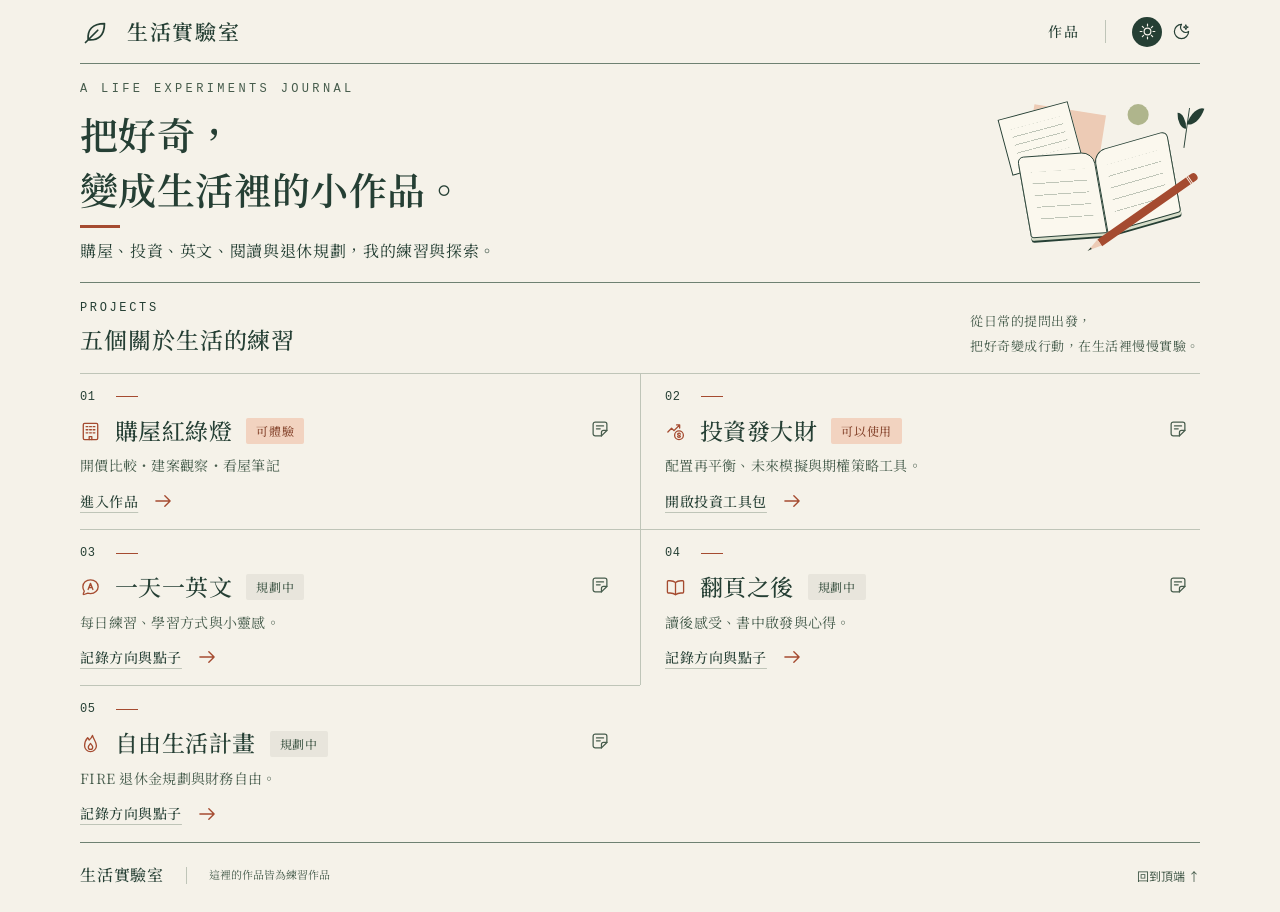
==== index.html @ 8f9283b0 "Add FIRE planning tool and unify project icons" ====
<!doctype html>
<html lang="zh-Hant">
<head>
  <meta charset="utf-8" />
  <meta name="viewport" content="width=device-width, initial-scale=1" />
  <meta name="theme-color" content="#f5f2e9" data-light="#f5f2e9" data-dark="#1c241f" />
  <meta name="description" content="生活實驗室，收錄購屋紅綠燈、投資發大財、一天一英文、翻頁之後與自由生活計畫等練習作品。把好奇，變成生活裡的小作品。" />
  <title>生活實驗室｜把好奇變成生活裡的小作品</title>
  <script src="assets/theme.js"></script>
  <link rel="stylesheet" href="assets/journal.css" />
  <link rel="stylesheet" href="assets/controls.css?v=20261019-2" />
</head>
<body>
  <a class="skip-link" href="#main">跳到主要內容</a>
  <header class="site-header">
    <div class="header-inner">
      <a class="brand" href="./" aria-label="生活實驗室首頁">
        <span class="leaf-mark" aria-hidden="true"><svg><use href="assets/iconoven.svg#leaf" /></svg></span>
        <span>生活實驗室</span>
      </a>
      <nav class="header-actions" aria-label="網站導覽">
        <a class="explore-link" href="#works">作品</a>
        <span class="nav-divider" aria-hidden="true"></span>
        <button class="theme-button" type="button" data-theme-toggle aria-label="切換至暗色模式" aria-pressed="false">
          <span class="mode-icon mode-light"><svg aria-hidden="true"><use href="assets/iconoven.svg#sun" /></svg></span>
          <span class="mode-icon mode-dark"><svg aria-hidden="true"><use href="assets/iconoven.svg#moon" /></svg></span>
          <span class="sr-only" data-theme-label>暗色</span>
        </button>
      </nav>
    </div>
  </header>
  <main id="main" class="site-main">
    <section class="hero" aria-labelledby="hero-title">
      <div class="hero-copy">
        <p class="eyebrow">A LIFE EXPERIMENTS JOURNAL</p>
        <h1 id="hero-title">把好奇，<br />變成生活裡的小作品。</h1>
        <span class="title-rule" aria-hidden="true"></span>
        <p class="hero-description">購屋、投資、英文、閱讀與退休規劃，<wbr />我的練習與探索。</p>
      </div>
      <div class="css-illustration" aria-hidden="true">
        <div class="illustration-scene">
          <span class="paper-slip slip-back"></span><span class="paper-slip slip-front"></span>
          <span class="little-sun"></span>
          <span class="sprout"><i></i><i></i></span>
          <div class="open-notebook"><span class="notebook-page page-left"></span><span class="notebook-page page-right"></span></div>
          <span class="pencil"><i></i></span>
        </div>
      </div>
    </section>
    <section id="works" class="works" aria-labelledby="works-title">
      <div class="section-heading">
        <div><p class="section-kicker">PROJECTS</p><h2 id="works-title">五個關於生活的練習</h2></div>
        <p class="section-description">從日常的提問出發，<br />把好奇變成行動，在生活裡慢慢實驗。</p>
      </div>
      <div class="works-grid">
        <article class="work-card home-card">
          <a class="project-entry-link" href="home-buying/" aria-labelledby="home-title" aria-describedby="home-description home-status">
          <span class="work-number">01</span>
          <div class="work-title-row"><svg class="project-icon" aria-hidden="true"><use href="assets/iconoven.svg#apartment-search" /></svg><h3 id="home-title">購屋紅綠燈</h3><span id="home-status" class="work-status available">可體驗</span></div>
          <p id="home-description" class="work-description">開價比較・建案觀察・看屋筆記</p>
          <span class="card-link"><span>進入作品</span><svg aria-hidden="true"><use href="assets/iconoven.svg#arrow-right" /></svg></span>
          </a>
          <a class="project-notes-link" href="home-buying/notes.html" aria-label="編輯購屋紅綠燈的專案筆記" title="編輯購屋紅綠燈的專案筆記"><svg aria-hidden="true"><use href="assets/iconoven.svg#note" /></svg></a>
        </article>
        <article class="work-card investment-card">
          <a class="project-entry-link" href="investment/" aria-labelledby="investment-title" aria-describedby="investment-description investment-status">
          <span class="work-number">02</span>
          <div class="work-title-row"><svg class="project-icon" aria-hidden="true"><use href="assets/iconoven.svg#investment" /></svg><h3 id="investment-title">投資發大財</h3><span id="investment-status" class="work-status available">可以使用</span></div>
          <p id="investment-description" class="work-description">配置再平衡、未來模擬與期權策略工具。</p>
          <span class="card-link"><span>開啟投資工具包</span><svg aria-hidden="true"><use href="assets/iconoven.svg#arrow-right" /></svg></span>
          </a>
          <a class="project-notes-link" href="investment/notes.html" aria-label="編輯投資發大財的專案筆記" title="編輯投資發大財的專案筆記"><svg aria-hidden="true"><use href="assets/iconoven.svg#note" /></svg></a>
        </article>
        <article class="work-card english-card">
          <a class="project-entry-link" href="english/" aria-labelledby="english-title" aria-describedby="english-description english-status">
          <span class="work-number">03</span>
          <div class="work-title-row"><svg class="project-icon" aria-hidden="true"><use href="assets/iconoven.svg#language" /></svg><h3 id="english-title">一天一英文</h3><span id="english-status" class="work-status">規劃中</span></div>
          <p id="english-description" class="work-description">每日練習、學習方式與小靈感。</p>
          <span class="card-link"><span>記錄方向與點子</span><svg aria-hidden="true"><use href="assets/iconoven.svg#arrow-right" /></svg></span>
          </a>
          <a class="project-notes-link" href="english/" aria-label="編輯一天一英文的專案筆記" title="編輯一天一英文的專案筆記"><svg aria-hidden="true"><use href="assets/iconoven.svg#note" /></svg></a>
        </article>
        <article class="work-card reading-card">
          <a class="project-entry-link" href="reading/" aria-labelledby="reading-title" aria-describedby="reading-description reading-status">
          <span class="work-number">04</span>
          <div class="work-title-row"><svg class="project-icon" aria-hidden="true"><use href="assets/iconoven.svg#book-open" /></svg><h3 id="reading-title">翻頁之後</h3><span id="reading-status" class="work-status">規劃中</span></div>
          <p id="reading-description" class="work-description">讀後感受、書中啟發與心得。</p>
          <span class="card-link"><span>記錄方向與點子</span><svg aria-hidden="true"><use href="assets/iconoven.svg#arrow-right" /></svg></span>
          </a>
          <a class="project-notes-link" href="reading/" aria-label="編輯翻頁之後的專案筆記" title="編輯翻頁之後的專案筆記"><svg aria-hidden="true"><use href="assets/iconoven.svg#note" /></svg></a>
        </article>
        <article class="work-card fire-card">
          <a class="project-entry-link" href="fire/" aria-labelledby="fire-title" aria-describedby="fire-description fire-status">
          <span class="work-number">05</span>
          <div class="work-title-row"><svg class="project-icon" aria-hidden="true"><use href="assets/iconoven.svg#fire" /></svg><h3 id="fire-title">自由生活計畫</h3><span id="fire-status" class="work-status">規劃中</span></div>
          <p id="fire-description" class="work-description">FIRE 退休金規劃與財務自由。</p>
          <span class="card-link"><span>記錄方向與點子</span><svg aria-hidden="true"><use href="assets/iconoven.svg#arrow-right" /></svg></span>
          </a>
          <a class="project-notes-link" href="fire/" aria-label="編輯自由生活計畫的專案筆記" title="編輯自由生活計畫的專案筆記"><svg aria-hidden="true"><use href="assets/iconoven.svg#note" /></svg></a>
        </article>
      </div>
    </section>
  </main>
  <footer class="site-footer"><a href="./">生活實驗室</a><span class="footer-divider" aria-hidden="true"></span><p>這裡的作品皆為練習作品</p><a class="back-top" href="#main">回到頂端 ↑</a></footer>
</body>
</html>
---- assets/journal.css ----
@import url('https://fonts.googleapis.com/css2?family=Noto+Sans+TC:wght@400;500;600&family=Noto+Serif+TC:wght@400;500;600;700&display=swap');

:root {
  color-scheme: light;
  --paper: #f5f2e9;
  --ink: #253f34;
  --muted: #465c4c;
  --rule: #bfc5b8;
  --strong-rule: #6e8172;
  --accent: #a54b30;
  --hover: #ecebe1;
  --badge: #e8e5dc;
  --available: #f2d3c0;
  --available-ink: #88472f;
  --art-page: #fbf8ee;
  --art-shadow: #d7ddc9;
  --art-slip: #edcbb5;
  --art-sun: #afb58c;
  --serif: 'Noto Serif TC', 'Songti TC', 'PMingLiU', serif;
}
:root[data-theme="dark"] {
  color-scheme: dark;
  --paper: #1c241f;
  --ink: #f0f3e7;
  --muted: #c2cebd;
  --rule: #637663;
  --strong-rule: #7d927c;
  --accent: #e5a083;
  --hover: #242f26;
  --badge: #344035;
  --available: #564135;
  --available-ink: #f3bd9c;
  --art-page: #303f32;
  --art-shadow: #58654a;
  --art-slip: #795744;
  --art-sun: #9da577;
}
* { box-sizing: border-box; }
html { scroll-behavior: smooth; scroll-padding-top: 24px; }
body { margin: 0; background: var(--paper); color: var(--ink); font-family: 'Noto Sans TC', system-ui, sans-serif; -webkit-font-smoothing: antialiased; }
a { color: inherit; text-decoration: none; }
button { font: inherit; cursor: pointer; }
svg { width: 22px; height: 22px; display: block; }
[hidden] { display: none !important; }
::selection { background: var(--available); color: var(--ink); }
:focus-visible { outline: 2px solid var(--accent); outline-offset: 5px; }
.sr-only { position: absolute; width: 1px; height: 1px; margin: -1px; padding: 0; overflow: hidden; clip-path: inset(50%); white-space: nowrap; border: 0; }
.skip-link { position: fixed; z-index: 10; left: 12px; top: 10px; padding: 10px 18px; background: var(--paper); border: 1px solid var(--ink); transform: translateY(-160%); }
.skip-link:focus { transform: translateY(0); }
.site-header, .site-main, .site-footer { width: min(1120px, calc(100% - 96px)); margin-inline: auto; }
.header-inner { height: 64px; display: flex; justify-content: space-between; align-items: center; gap: 20px; border-bottom: 1px solid var(--strong-rule); }
.brand { display: inline-flex; align-items: center; gap: 16px; font: 600 21px/1.5 var(--serif); letter-spacing: .08em; white-space: nowrap; }
.leaf-mark { display:grid; place-items:center; width:31px; height:37px; flex-shrink:0; color:var(--ink); }
.leaf-mark svg { width:28px; height:28px; }
.header-actions { display: flex; align-items: center; gap: 22px; }
.explore-link { padding: 10px 4px; font: 500 14px/1.5 var(--serif); letter-spacing: .1em; }
.explore-link:hover { color: var(--accent); }
.nav-divider { width: 1px; height: 23px; background: var(--rule); }
.theme-button { display: inline-flex; gap: 4px; align-items: center; justify-content: center; min-height: 44px; padding: 4px; color: var(--ink); background: transparent; border: 0; border-radius: 30px; }
.mode-icon { display: grid; place-items: center; width: 30px; height: 30px; border-radius: 50%; }
.mode-icon svg { width: 19px; height: 19px; }
.mode-light { color: var(--paper); background: var(--ink); }
:root[data-theme="dark"] .mode-light { color: var(--ink); background: transparent; }
:root[data-theme="dark"] .mode-dark { color: var(--paper); background: var(--ink); }
/* A compact editorial introduction keeps the project tools close at hand. */
.hero { position: relative; display: grid; grid-template-columns: minmax(0, 1fr) 220px; align-items: center; gap: 20px; min-height: 210px; padding: 16px 0; border-bottom: 1px solid var(--strong-rule); }
.eyebrow { margin: 0 0 8px; color: var(--muted); font: 400 12px/1.5 ui-monospace, monospace; letter-spacing: .28em; }
.hero h1 { margin: 0; font: 600 clamp(28px, 3vw, 38px)/1.45 var(--serif); letter-spacing: .01em; }
.title-rule { display: block; width: 40px; height: 3px; margin-top: 9px; background: var(--accent); }
.hero-description { margin: 9px 0 0; font: 400 16px/1.8 var(--serif); letter-spacing: .04em; }
/* The illustration uses only CSS shapes: paper slips, an open notebook, a pencil and a sprout. */
.css-illustration { width: 220px; height: 158px; position: relative; justify-self: end; }
.illustration-scene { position: absolute; inset: 0; width: 240px; height: 172px; transform: scale(.9167); transform-origin: top left; }
.paper-slip { position: absolute; display: block; width: 79px; height: 63px; top: 17px; }
.slip-back { left: 54px; transform: rotate(9deg); background: var(--art-slip); }
.slip-front { left: 26px; transform: rotate(-15deg); border: 1px solid var(--ink); background: var(--art-page); }
.slip-front::after { content: ''; position: absolute; inset: 13px 10px; background: repeating-linear-gradient(to bottom, transparent 0 8px, var(--rule) 8px 9px); }
.little-sun { position: absolute; top: 11px; left: 161px; width: 23px; height: 23px; border-radius: 50%; background: var(--art-sun); }
.sprout { position: absolute; top: 15px; right: 14px; height: 44px; width: 1px; background: var(--ink); transform: rotate(8deg); }
.sprout i { position: absolute; width: 13px; height: 22px; background: var(--ink); }
.sprout i:first-child { left: 0; top: -4px; border-radius: 100% 0 100% 0; transform: rotate(10deg); transform-origin: bottom left; }
.sprout i:last-child { right: 1px; top: 6px; width: 10px; height: 17px; border-radius: 0 100% 0 100%; transform: rotate(-6deg); transform-origin: bottom right; }
.open-notebook { position: absolute; width: 166px; height: 95px; left: 48px; top: 58px; transform: rotate(-10deg); }
.notebook-page { position: absolute; top: 0; width: 83px; height: 90px; background: var(--art-page); border: 1px solid var(--ink); box-shadow: 0 3px 0 var(--art-shadow), 0 5px 0 var(--ink); }
.page-left { left: 0; border-radius: 7px 13px 1px 3px; transform: skewY(6deg); }
.page-right { right: 0; border-radius: 13px 7px 3px 1px; transform: skewY(-6deg); }
.notebook-page::after { content: ''; position: absolute; top: 17px; bottom: 10px; left: 11px; right: 11px; background: repeating-linear-gradient(to bottom, transparent 0 12px, var(--rule) 12px 13px); }
.pencil { position: absolute; width: 129px; height: 9px; top: 121px; left: 119px; border-radius: 0 4px 4px 0; background: var(--accent); transform: rotate(-35deg); }
.pencil::before { content: ''; position: absolute; top: 0; left: -15px; border-top: 4.5px solid transparent; border-bottom: 4.5px solid transparent; border-right: 15px solid var(--art-slip); }
.pencil::after { content: ''; position: absolute; left: -16px; top: 3px; border-top: 1.5px solid transparent; border-bottom: 1.5px solid transparent; border-right: 5px solid var(--ink); }
.pencil i { position: absolute; right: 8px; top: 0; height: 9px; width: 3px; border-inline: 1px solid var(--art-page); }
.section-heading { display: flex; align-items: end; justify-content: space-between; gap: 24px; padding: 16px 0 14px; }
.section-kicker { margin: 0; font: 500 12px/1.5 ui-monospace, monospace; letter-spacing: .22em; }
.section-heading h2 { margin: 5px 0 0; font: 500 23px/1.6 var(--serif); letter-spacing: .04em; }
.section-description { margin: 0; color: var(--muted); font: 400 13px/1.9 var(--serif); letter-spacing: .04em; }
.works-grid { display: grid; grid-template-columns: repeat(2, minmax(0, 1fr)); border-top: 1px solid var(--rule); }
.work-card { display: grid; position: relative; min-width: 0; transition: background-color .18s; }
.work-card:nth-child(even) { border-left: 1px solid var(--rule); }
.project-entry-link { display: block; min-width: 0; padding: 14px 58px 14px 0; }
.work-card:nth-child(even) .project-entry-link { padding-left: 24px; padding-right: 46px; }
.project-notes-link { position: absolute; top: 33px; right: 18px; display: grid; place-items: center; width: 44px; height: 44px; color: var(--muted); border: 1px solid transparent; border-radius: 3px; }
.work-card:nth-child(even) .project-notes-link { right: 0; }
.project-notes-link svg { width: 20px; height: 20px; }
.project-notes-link:hover { color: var(--accent); border-color: var(--rule); background: var(--paper); }
.work-card:nth-child(n+3) { border-top: 1px solid var(--rule); }
.work-card:hover { background: var(--hover); }
.project-entry-link:focus-visible { outline-offset: -3px; }
.work-number { display: flex; align-items: center; gap: 20px; margin-bottom: 8px; font: 400 12px/1.5 ui-monospace, monospace; letter-spacing: .05em; }
.work-number::after { content: ''; display: block; width: 22px; height: 1px; background: var(--accent); }
.work-title-row { display: flex; align-items: center; flex-wrap: wrap; gap: 10px 14px; }
.project-icon { width:21px; height:21px; flex:0 0 auto; color:var(--accent); }
.work-title-row h3 { margin: 0; font: 500 23px/1.5 var(--serif); letter-spacing: .02em; }
.work-status { display: inline-block; padding: 4px 10px; border-radius: 2px; background: var(--badge); color: var(--muted); font: 500 12px/1.5 var(--serif); letter-spacing: .05em; }
.work-status.available { background: var(--available); color: var(--available-ink); }
.work-description { margin: 6px 0 9px; color: var(--muted); font: 400 14px/1.7 var(--serif); letter-spacing: .02em; }
.card-link { display: inline-flex; gap: 14px; align-items: center; min-height: 28px; font: 500 14px/1.5 var(--serif); letter-spacing: .04em; }
.card-link > span { text-decoration: underline; text-decoration-color: var(--rule); text-underline-offset: 5px; text-decoration-thickness: 1px; }
.card-link svg { width: 22px; height: 22px; color: var(--accent); transition: transform .18s; }
.work-card:hover .card-link svg { transform: translateX(3px); }
.site-footer { display: flex; align-items: center; gap: 22px; padding: 14px 0 18px; border-top: 1px solid var(--strong-rule); }
.site-footer > a:first-child { font: 500 16px/1.5 var(--serif); letter-spacing: .05em; }
.footer-divider { width: 1px; height: 17px; background: var(--rule); }
.site-footer p { margin: 0; color: var(--muted); font: 400 11px/1.8 var(--serif); }
.back-top { margin-left: auto; padding: 10px 0; color: var(--muted); font-size: 12px; }
/* Compact notebook tools share the homepage's paper, ink and fine rules. */
.notebook-main { padding-top: 12px; }
.breadcrumb { display: inline-block; padding: 4px 0; color: var(--muted); font: 400 12px/1.7 var(--serif); }
.breadcrumb:hover, .return-project:hover { color: var(--accent); }
.project-notebook { max-width: 1000px; margin: 12px auto 24px; }
.notebook-intro { border-bottom: 1px solid var(--strong-rule); padding-bottom: 16px; }
.notebook-meta { display: flex; align-items: center; gap: 12px; }
.notebook-intro h1 { margin: 10px 0 6px; font: 600 clamp(26px, 3vw, 32px)/1.4 var(--serif); letter-spacing: .03em; }
.notebook-lead { margin: 0; color: var(--muted); font: 400 13px/1.7 var(--serif); }
.return-project { display: inline-block; margin-top: 8px; font: 400 12px/1.7 var(--serif); text-decoration: underline; text-underline-offset: 4px; }
.direction-section { padding: 14px 0 16px; border-bottom: 1px solid var(--rule); }
.ideas-section { padding-top: 16px; }
.notebook-section-heading { margin-bottom: 10px; }
.notebook-section-heading h2 { display: flex; align-items: center; gap: 10px; margin: 0; font: 500 18px/1.5 var(--serif); letter-spacing: .02em; }
.field-index { color: var(--accent); font: 400 12px/1.5 ui-monospace, monospace; letter-spacing: .04em; }
.notebook-section-heading p { margin: 3px 0 0 24px; color: var(--muted); font: 400 11px/1.6 var(--serif); }
.ideas-title-line { display: flex; align-items: center; gap: 12px; }
.ideas-title-line h2 { flex-shrink: 0; }
.idea-count { color: var(--muted); font: 400 12px/1.5 'Noto Sans TC', system-ui, sans-serif; white-space: nowrap; }
.notebook textarea { display: block; width: 100%; min-width: 0; padding: 9px 11px; border: 1px solid var(--control-border, var(--rule)); border-radius: 2px; background: var(--art-page); color: var(--ink); font: 400 14px/1.65 var(--serif); resize: vertical; }
.notebook textarea::placeholder { color: var(--muted); opacity: 1; }
.notebook textarea:focus { outline: 1px solid var(--accent); outline-offset: 1px; }
.notebook textarea[readonly] { opacity: .75; }
.idea-composer { display: grid; grid-template-columns: minmax(0, 1fr) 34px; align-items: stretch; border: 1px solid var(--control-border, var(--rule)); border-radius: 2px; background: var(--art-page); margin-bottom: 8px; }
.idea-composer:focus-within { outline: 1px solid var(--accent); outline-offset: 1px; }
.idea-composer input { min-width: 0; width: 100%; height: 34px; padding: 6px 10px; border: 0; outline: 0; background: transparent; color: var(--ink); font: 400 14px/1.5 'Noto Sans TC', system-ui, sans-serif; }
.idea-composer input::placeholder { color: var(--muted); opacity: 1; }
.add-idea { display: grid; place-items: center; border: 0; border-left: 1px solid var(--rule); background: transparent; color: var(--ink); font-size: 20px; padding: 0; }
.add-idea:hover:not(:disabled) { color: var(--accent); background: var(--hover); }
.add-idea:disabled { opacity: .35; cursor: default; }
.idea-list { list-style: none; padding: 0; margin: 0; }
.idea-row { display: grid; grid-template-columns: 26px minmax(0, 1fr) 30px; gap: 4px; align-items: start; padding: 3px 0; min-height: 38px; border-top: 1px solid var(--rule); }
.idea-row:last-child { border-bottom: 1px solid var(--rule); }
.idea-check { display: grid; place-items: center; width: 26px; height: 32px; cursor: pointer; }
.idea-checkbox { appearance: auto; width: 16px; height: 16px; margin: 0; accent-color: var(--ink); cursor: pointer; }
.notebook .idea-text { min-height: 32px; padding: 4px 5px; border-color: transparent; background: transparent; font: 400 14px/1.6 'Noto Sans TC', system-ui, sans-serif; resize: none; overflow: hidden; }
.notebook .idea-text:hover { border-color: var(--rule); }
.idea-row.is-complete .idea-text { color: var(--muted); text-decoration: line-through; }
.idea-tool { display: grid; place-items: center; width: 30px; height: 32px; border: 1px solid transparent; background: transparent; color: var(--muted); font-size: 18px; border-radius: 2px; }
.idea-tool:hover:not(:disabled) { border-color: var(--rule); color: var(--accent); background: var(--hover); }
.idea-tool:disabled { opacity: .3; cursor: default; }
.idea-empty { padding: 12px 0; margin: 0; color: var(--muted); font: 400 13px/1.7 var(--serif); border-block: 1px solid var(--rule); }
.note-button { display: inline-flex; align-items: center; justify-content: center; gap: 6px; min-height: 34px; padding: 7px 12px; border: 1px solid var(--rule); border-radius: 2px; background: transparent; color: var(--ink); font: 500 12px/1.5 var(--serif); }
.note-button:hover:not(:disabled) { border-color: var(--accent); color: var(--accent); }
.note-button:disabled { opacity: .5; cursor: default; }
.note-save { background: var(--ink); border-color: var(--ink); color: var(--paper); }
.note-save:hover:not(:disabled) { background: var(--accent); color: var(--paper); }
.idea-undo { display: flex; align-items: center; gap: 8px; margin-top: 7px; color: var(--muted); font: 400 12px/1.6 var(--serif); }
.idea-undo button { padding: 4px; border: 0; background: transparent; color: var(--accent); font: inherit; text-decoration: underline; text-underline-offset: 3px; }
.migration-note { margin: 0 0 8px; color: var(--muted); font: 400 12px/1.6 var(--serif); }
.notebook-toolbar { display: flex; align-items: center; flex-wrap: wrap; gap: 8px; margin-top: 16px; padding-top: 14px; border-top: 1px solid var(--strong-rule); }
.save-status { margin: 0 0 0 auto; color: var(--muted); font: 400 12px/1.6 var(--serif); }
.save-status[data-state="error"] { color: var(--accent); }
.notebook-storage { color: var(--muted); margin: 10px 0 0; font: 400 12px/1.7 var(--serif); }
@media (max-width: 1000px) {
  .site-header, .site-main, .site-footer { width: calc(100% - 64px); }
  .hero { grid-template-columns: minmax(0, 1fr) 190px; gap: 12px; }
  .css-illustration { width: 190px; height: 145px; }
  .illustration-scene { transform: scale(.79); transform-origin: top left; }
  .hero-description { font-size: 14px; }
}
@media (max-width: 640px) {
  .site-header, .site-main, .site-footer { width: calc(100% - 32px); }
  .header-inner { height: 56px; gap: 8px; }
  .brand { font-size: 18px; gap: 9px; letter-spacing: .04em; }
  .leaf-mark { width:26px; }
  .leaf-mark svg { width:23px; height:23px; }
  .header-actions { gap: 9px; }
  .explore-link { font-size: 12px; padding-inline: 2px; }
  .nav-divider { display: none; }
  .theme-button { gap: 0; padding-inline: 0; }
  .mode-icon { width: 26px; height: 26px; }
  .mode-icon svg { width: 17px; height: 17px; }
  .hero { display: block; min-height: 184px; padding: 14px 0; }
  .eyebrow { font-size: 12px; letter-spacing: .2em; margin-bottom: 8px; }
  .hero h1 { font-size: clamp(24px, 7vw, 28px); line-height: 1.45; letter-spacing: 0; }
  .title-rule { margin-top: 9px; width: 30px; height: 2px; }
  .hero-description { max-width: calc(100% - 88px); font-size: 12px; line-height: 1.8; margin-top: 9px; letter-spacing: .02em; }
  .css-illustration { position: absolute; bottom: 12px; right: 0; width: 87px; height: 66px; }
  .illustration-scene { transform: scale(.36); }
  .section-heading { padding: 14px 0 12px; }
  .section-kicker { font-size: 12px; }
  .section-heading h2 { font-size: 20px; margin-top: 4px; letter-spacing: .01em; }
  .section-description { display: none; }
  .works-grid { grid-template-columns: 1fr; }
  .work-card, .work-card:nth-child(even) { border-left: 0; }
  .project-entry-link, .work-card:nth-child(even) .project-entry-link { padding: 12px 43px 12px 0; }
  .project-notes-link { top: 28px; right: 0; }
  .work-card:nth-child(n+2) { border-top: 1px solid var(--rule); }
  .work-number { margin-bottom: 6px; font-size: 12px; gap: 18px; }
  .work-title-row { gap: 10px 16px; }
  .work-title-row h3 { font-size: 22px; }
  .work-description { font-size: 12px; margin: 5px 0 7px; }
  .card-link { font-size: 13px; }
  .work-status { font-size: 12px; padding: 4px 9px; }
  .site-footer { gap: 10px; flex-wrap: wrap; padding: 12px 0 14px; }
  .site-footer > a:first-child { font-size: 14px; }
  .site-footer p { font-size: 10px; }
  .back-top { flex-basis: 100%; padding: 0; margin: 0; }
  .notebook-main { padding-top: 8px; }
  .project-notebook { margin: 10px auto 20px; }
  .notebook-intro { padding-bottom: 12px; }
  .notebook-intro h1 { margin: 8px 0 5px; font-size: 27px; }
  .notebook-lead { font-size: 12px; }
  .notebook textarea { font-size: 16px; padding: 8px; }
  .idea-composer input { font-size: 16px; height: 38px; }
  .idea-row { min-height: 41px; }
  .idea-check { height: 36px; }
  .idea-tool { height: 36px; }
  .notebook .idea-text { min-height: 34px; font-size: 16px; line-height: 1.5; padding: 4px 5px; }
  .notebook-toolbar { margin-top: 12px; padding-top: 10px; }
  .save-status { margin: 2px 0 0; flex-basis: 100%; }

}
@media (prefers-reduced-motion: reduce) {
  html { scroll-behavior: auto; }
  *, *::before, *::after { transition: none !important; }
}
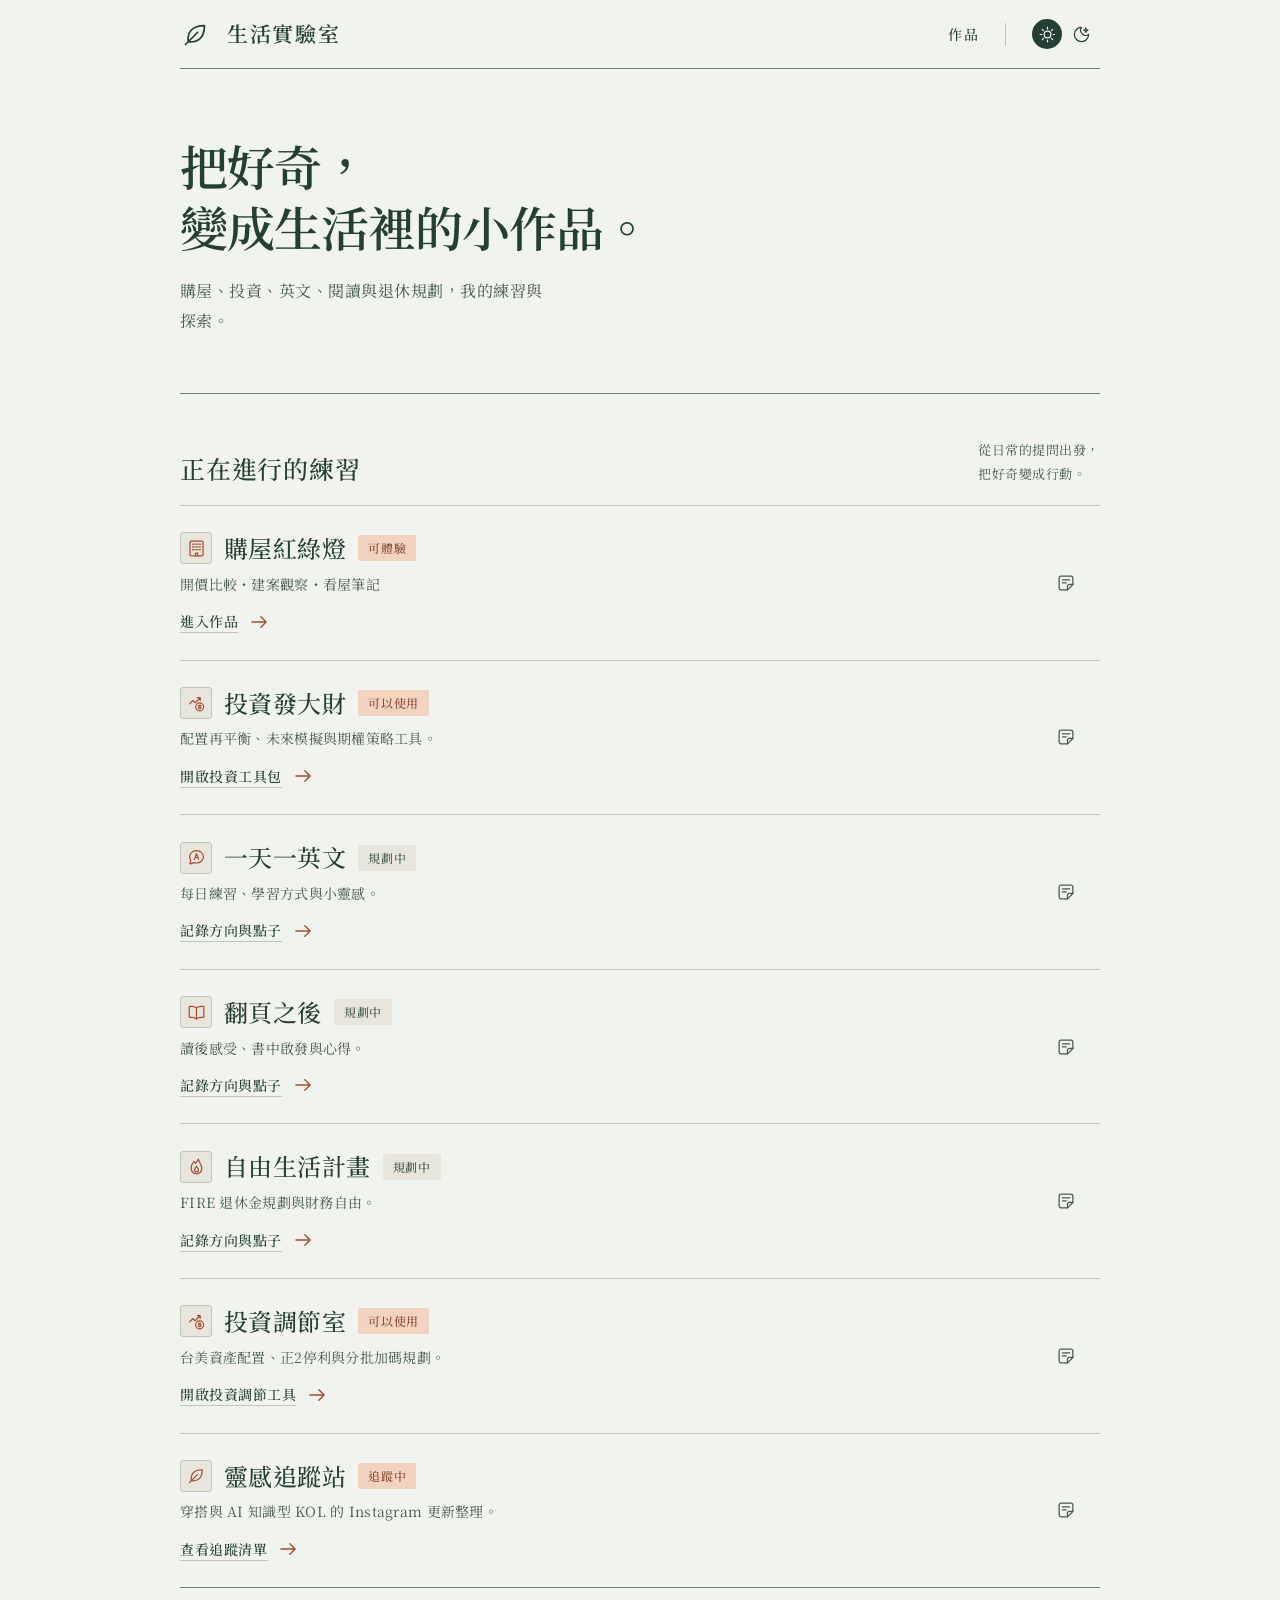
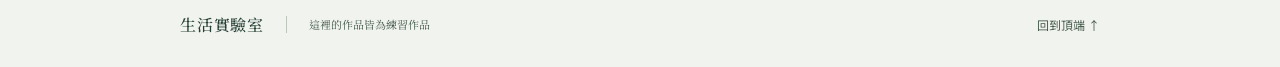
==== commit 338c26dd: "Add KOL inspiration tracker and rebalance tools" ====
--- a/index.html
+++ b/index.html
@@ -3,11 +3,11 @@
 <head>
   <meta charset="utf-8" />
   <meta name="viewport" content="width=device-width, initial-scale=1" />
-  <meta name="theme-color" content="#f5f2e9" data-light="#f5f2e9" data-dark="#1c241f" />
-  <meta name="description" content="生活實驗室，收錄購屋紅綠燈、投資發大財、一天一英文、翻頁之後與自由生活計畫等練習作品。把好奇，變成生活裡的小作品。" />
+  <meta name="theme-color" content="#f1f3ef" data-light="#f1f3ef" data-dark="#1c241f" />
+  <meta name="description" content="生活實驗室，收錄購屋、投資、閱讀、退休與靈感追蹤等練習作品。把好奇，變成生活裡的小作品。" />
   <title>生活實驗室｜把好奇變成生活裡的小作品</title>
   <script src="assets/theme.js"></script>
-  <link rel="stylesheet" href="assets/journal.css" />
+  <link rel="stylesheet" href="assets/journal.css?v=quiet-index-6" />
   <link rel="stylesheet" href="assets/controls.css?v=20261019-2" />
 </head>
 <body>
@@ -32,31 +32,19 @@
   <main id="main" class="site-main">
     <section class="hero" aria-labelledby="hero-title">
       <div class="hero-copy">
-        <p class="eyebrow">A LIFE EXPERIMENTS JOURNAL</p>
         <h1 id="hero-title">把好奇，<br />變成生活裡的小作品。</h1>
-        <span class="title-rule" aria-hidden="true"></span>
         <p class="hero-description">購屋、投資、英文、閱讀與退休規劃，<wbr />我的練習與探索。</p>
-      </div>
-      <div class="css-illustration" aria-hidden="true">
-        <div class="illustration-scene">
-          <span class="paper-slip slip-back"></span><span class="paper-slip slip-front"></span>
-          <span class="little-sun"></span>
-          <span class="sprout"><i></i><i></i></span>
-          <div class="open-notebook"><span class="notebook-page page-left"></span><span class="notebook-page page-right"></span></div>
-          <span class="pencil"><i></i></span>
-        </div>
       </div>
     </section>
     <section id="works" class="works" aria-labelledby="works-title">
       <div class="section-heading">
-        <div><p class="section-kicker">PROJECTS</p><h2 id="works-title">五個關於生活的練習</h2></div>
-        <p class="section-description">從日常的提問出發，<br />把好奇變成行動，在生活裡慢慢實驗。</p>
+        <h2 id="works-title">正在進行的練習</h2>
+        <p class="section-description">從日常的提問出發，<br />把好奇變成行動。</p>
       </div>
       <div class="works-grid">
         <article class="work-card home-card">
           <a class="project-entry-link" href="home-buying/" aria-labelledby="home-title" aria-describedby="home-description home-status">
-          <span class="work-number">01</span>
-          <div class="work-title-row"><svg class="project-icon" aria-hidden="true"><use href="assets/iconoven.svg#apartment-search" /></svg><h3 id="home-title">購屋紅綠燈</h3><span id="home-status" class="work-status available">可體驗</span></div>
+          <div class="work-title-row"><span class="project-icon-frame" aria-hidden="true"><svg class="project-icon"><use href="assets/iconoven.svg#apartment-search" /></svg></span><h3 id="home-title">購屋紅綠燈</h3><span id="home-status" class="work-status available">可體驗</span></div>
           <p id="home-description" class="work-description">開價比較・建案觀察・看屋筆記</p>
           <span class="card-link"><span>進入作品</span><svg aria-hidden="true"><use href="assets/iconoven.svg#arrow-right" /></svg></span>
           </a>
@@ -64,8 +52,7 @@
         </article>
         <article class="work-card investment-card">
           <a class="project-entry-link" href="investment/" aria-labelledby="investment-title" aria-describedby="investment-description investment-status">
-          <span class="work-number">02</span>
-          <div class="work-title-row"><svg class="project-icon" aria-hidden="true"><use href="assets/iconoven.svg#investment" /></svg><h3 id="investment-title">投資發大財</h3><span id="investment-status" class="work-status available">可以使用</span></div>
+          <div class="work-title-row"><span class="project-icon-frame" aria-hidden="true"><svg class="project-icon"><use href="assets/iconoven.svg#investment" /></svg></span><h3 id="investment-title">投資發大財</h3><span id="investment-status" class="work-status available">可以使用</span></div>
           <p id="investment-description" class="work-description">配置再平衡、未來模擬與期權策略工具。</p>
           <span class="card-link"><span>開啟投資工具包</span><svg aria-hidden="true"><use href="assets/iconoven.svg#arrow-right" /></svg></span>
           </a>
@@ -73,8 +60,7 @@
         </article>
         <article class="work-card english-card">
           <a class="project-entry-link" href="english/" aria-labelledby="english-title" aria-describedby="english-description english-status">
-          <span class="work-number">03</span>
-          <div class="work-title-row"><svg class="project-icon" aria-hidden="true"><use href="assets/iconoven.svg#language" /></svg><h3 id="english-title">一天一英文</h3><span id="english-status" class="work-status">規劃中</span></div>
+          <div class="work-title-row"><span class="project-icon-frame" aria-hidden="true"><svg class="project-icon"><use href="assets/iconoven.svg#language" /></svg></span><h3 id="english-title">一天一英文</h3><span id="english-status" class="work-status">規劃中</span></div>
           <p id="english-description" class="work-description">每日練習、學習方式與小靈感。</p>
           <span class="card-link"><span>記錄方向與點子</span><svg aria-hidden="true"><use href="assets/iconoven.svg#arrow-right" /></svg></span>
           </a>
@@ -82,8 +68,7 @@
         </article>
         <article class="work-card reading-card">
           <a class="project-entry-link" href="reading/" aria-labelledby="reading-title" aria-describedby="reading-description reading-status">
-          <span class="work-number">04</span>
-          <div class="work-title-row"><svg class="project-icon" aria-hidden="true"><use href="assets/iconoven.svg#book-open" /></svg><h3 id="reading-title">翻頁之後</h3><span id="reading-status" class="work-status">規劃中</span></div>
+          <div class="work-title-row"><span class="project-icon-frame" aria-hidden="true"><svg class="project-icon"><use href="assets/iconoven.svg#book-open" /></svg></span><h3 id="reading-title">翻頁之後</h3><span id="reading-status" class="work-status">規劃中</span></div>
           <p id="reading-description" class="work-description">讀後感受、書中啟發與心得。</p>
           <span class="card-link"><span>記錄方向與點子</span><svg aria-hidden="true"><use href="assets/iconoven.svg#arrow-right" /></svg></span>
           </a>
@@ -91,12 +76,27 @@
         </article>
         <article class="work-card fire-card">
           <a class="project-entry-link" href="fire/" aria-labelledby="fire-title" aria-describedby="fire-description fire-status">
-          <span class="work-number">05</span>
-          <div class="work-title-row"><svg class="project-icon" aria-hidden="true"><use href="assets/iconoven.svg#fire" /></svg><h3 id="fire-title">自由生活計畫</h3><span id="fire-status" class="work-status">規劃中</span></div>
+          <div class="work-title-row"><span class="project-icon-frame" aria-hidden="true"><svg class="project-icon"><use href="assets/iconoven.svg#fire" /></svg></span><h3 id="fire-title">自由生活計畫</h3><span id="fire-status" class="work-status">規劃中</span></div>
           <p id="fire-description" class="work-description">FIRE 退休金規劃與財務自由。</p>
           <span class="card-link"><span>記錄方向與點子</span><svg aria-hidden="true"><use href="assets/iconoven.svg#arrow-right" /></svg></span>
           </a>
           <a class="project-notes-link" href="fire/" aria-label="編輯自由生活計畫的專案筆記" title="編輯自由生活計畫的專案筆記"><svg aria-hidden="true"><use href="assets/iconoven.svg#note" /></svg></a>
+        </article>
+        <article class="work-card rebalance-card">
+          <a class="project-entry-link" href="rebalance/" aria-labelledby="rebalance-title" aria-describedby="rebalance-description rebalance-status">
+          <div class="work-title-row"><span class="project-icon-frame" aria-hidden="true"><svg class="project-icon"><use href="assets/iconoven.svg#investment" /></svg></span><h3 id="rebalance-title">投資調節室</h3><span id="rebalance-status" class="work-status available">可以使用</span></div>
+          <p id="rebalance-description" class="work-description">台美資產配置、正2停利與分批加碼規劃。</p>
+          <span class="card-link"><span>開啟投資調節工具</span><svg aria-hidden="true"><use href="assets/iconoven.svg#arrow-right" /></svg></span>
+          </a>
+          <a class="project-notes-link" href="rebalance/" aria-label="編輯投資調節室的專案筆記" title="編輯投資調節室的專案筆記"><svg aria-hidden="true"><use href="assets/iconoven.svg#note" /></svg></a>
+        </article>
+        <article class="work-card inspiration-card">
+          <a class="project-entry-link" href="inspiration/" aria-labelledby="inspiration-title" aria-describedby="inspiration-description inspiration-status">
+          <div class="work-title-row"><span class="project-icon-frame" aria-hidden="true"><svg class="project-icon"><use href="assets/iconoven.svg#leaf" /></svg></span><h3 id="inspiration-title">靈感追蹤站</h3><span id="inspiration-status" class="work-status available">追蹤中</span></div>
+          <p id="inspiration-description" class="work-description">穿搭與 AI 知識型 KOL 的 Instagram 更新整理。</p>
+          <span class="card-link"><span>查看追蹤清單</span><svg aria-hidden="true"><use href="assets/iconoven.svg#arrow-right" /></svg></span>
+          </a>
+          <a class="project-notes-link" href="inspiration/#next" aria-label="查看靈感追蹤站的下一步規劃" title="查看靈感追蹤站的下一步規劃"><svg aria-hidden="true"><use href="assets/iconoven.svg#note" /></svg></a>
         </article>
       </div>
     </section>
--- a/assets/journal.css
+++ b/assets/journal.css
@@ -2,7 +2,7 @@
 
 :root {
   color-scheme: light;
-  --paper: #f5f2e9;
+  --paper: #f1f3ef;
   --ink: #253f34;
   --muted: #465c4c;
   --rule: #bfc5b8;
@@ -48,7 +48,9 @@
 .skip-link { position: fixed; z-index: 10; left: 12px; top: 10px; padding: 10px 18px; background: var(--paper); border: 1px solid var(--ink); transform: translateY(-160%); }
 .skip-link:focus { transform: translateY(0); }
 .site-header, .site-main, .site-footer { width: min(1120px, calc(100% - 96px)); margin-inline: auto; }
-.header-inner { height: 64px; display: flex; justify-content: space-between; align-items: center; gap: 20px; border-bottom: 1px solid var(--strong-rule); }
+.site-header { position: relative; }
+.site-header::after { content: ''; display: block; border-bottom: 1px solid var(--strong-rule); }
+.header-inner { min-height: 66px; padding-block: 12px; display: flex; justify-content: space-between; align-items: center; gap: 20px; }
 .brand { display: inline-flex; align-items: center; gap: 16px; font: 600 21px/1.5 var(--serif); letter-spacing: .08em; white-space: nowrap; }
 .leaf-mark { display:grid; place-items:center; width:31px; height:37px; flex-shrink:0; color:var(--ink); }
 .leaf-mark svg { width:28px; height:28px; }
@@ -62,38 +64,11 @@
 .mode-light { color: var(--paper); background: var(--ink); }
 :root[data-theme="dark"] .mode-light { color: var(--ink); background: transparent; }
 :root[data-theme="dark"] .mode-dark { color: var(--paper); background: var(--ink); }
-/* A compact editorial introduction keeps the project tools close at hand. */
-.hero { position: relative; display: grid; grid-template-columns: minmax(0, 1fr) 220px; align-items: center; gap: 20px; min-height: 210px; padding: 16px 0; border-bottom: 1px solid var(--strong-rule); }
-.eyebrow { margin: 0 0 8px; color: var(--muted); font: 400 12px/1.5 ui-monospace, monospace; letter-spacing: .28em; }
-.hero h1 { margin: 0; font: 600 clamp(28px, 3vw, 38px)/1.45 var(--serif); letter-spacing: .01em; }
-.title-rule { display: block; width: 40px; height: 3px; margin-top: 9px; background: var(--accent); }
-.hero-description { margin: 9px 0 0; font: 400 16px/1.8 var(--serif); letter-spacing: .04em; }
-/* The illustration uses only CSS shapes: paper slips, an open notebook, a pencil and a sprout. */
-.css-illustration { width: 220px; height: 158px; position: relative; justify-self: end; }
-.illustration-scene { position: absolute; inset: 0; width: 240px; height: 172px; transform: scale(.9167); transform-origin: top left; }
-.paper-slip { position: absolute; display: block; width: 79px; height: 63px; top: 17px; }
-.slip-back { left: 54px; transform: rotate(9deg); background: var(--art-slip); }
-.slip-front { left: 26px; transform: rotate(-15deg); border: 1px solid var(--ink); background: var(--art-page); }
-.slip-front::after { content: ''; position: absolute; inset: 13px 10px; background: repeating-linear-gradient(to bottom, transparent 0 8px, var(--rule) 8px 9px); }
-.little-sun { position: absolute; top: 11px; left: 161px; width: 23px; height: 23px; border-radius: 50%; background: var(--art-sun); }
-.sprout { position: absolute; top: 15px; right: 14px; height: 44px; width: 1px; background: var(--ink); transform: rotate(8deg); }
-.sprout i { position: absolute; width: 13px; height: 22px; background: var(--ink); }
-.sprout i:first-child { left: 0; top: -4px; border-radius: 100% 0 100% 0; transform: rotate(10deg); transform-origin: bottom left; }
-.sprout i:last-child { right: 1px; top: 6px; width: 10px; height: 17px; border-radius: 0 100% 0 100%; transform: rotate(-6deg); transform-origin: bottom right; }
-.open-notebook { position: absolute; width: 166px; height: 95px; left: 48px; top: 58px; transform: rotate(-10deg); }
-.notebook-page { position: absolute; top: 0; width: 83px; height: 90px; background: var(--art-page); border: 1px solid var(--ink); box-shadow: 0 3px 0 var(--art-shadow), 0 5px 0 var(--ink); }
-.page-left { left: 0; border-radius: 7px 13px 1px 3px; transform: skewY(6deg); }
-.page-right { right: 0; border-radius: 13px 7px 3px 1px; transform: skewY(-6deg); }
-.notebook-page::after { content: ''; position: absolute; top: 17px; bottom: 10px; left: 11px; right: 11px; background: repeating-linear-gradient(to bottom, transparent 0 12px, var(--rule) 12px 13px); }
-.pencil { position: absolute; width: 129px; height: 9px; top: 121px; left: 119px; border-radius: 0 4px 4px 0; background: var(--accent); transform: rotate(-35deg); }
-.pencil::before { content: ''; position: absolute; top: 0; left: -15px; border-top: 4.5px solid transparent; border-bottom: 4.5px solid transparent; border-right: 15px solid var(--art-slip); }
-.pencil::after { content: ''; position: absolute; left: -16px; top: 3px; border-top: 1.5px solid transparent; border-bottom: 1.5px solid transparent; border-right: 5px solid var(--ink); }
-.pencil i { position: absolute; right: 8px; top: 0; height: 9px; width: 3px; border-inline: 1px solid var(--art-page); }
 .section-heading { display: flex; align-items: end; justify-content: space-between; gap: 24px; padding: 16px 0 14px; }
 .section-kicker { margin: 0; font: 500 12px/1.5 ui-monospace, monospace; letter-spacing: .22em; }
 .section-heading h2 { margin: 5px 0 0; font: 500 23px/1.6 var(--serif); letter-spacing: .04em; }
 .section-description { margin: 0; color: var(--muted); font: 400 13px/1.9 var(--serif); letter-spacing: .04em; }
-.works-grid { display: grid; grid-template-columns: repeat(2, minmax(0, 1fr)); border-top: 1px solid var(--rule); }
+.works-grid { display: grid; grid-template-columns: repeat(2, minmax(0, 1fr)); border-top: 0; }
 .work-card { display: grid; position: relative; min-width: 0; transition: background-color .18s; }
 .work-card:nth-child(even) { border-left: 1px solid var(--rule); }
 .project-entry-link { display: block; min-width: 0; padding: 14px 58px 14px 0; }
@@ -105,8 +80,6 @@
 .work-card:nth-child(n+3) { border-top: 1px solid var(--rule); }
 .work-card:hover { background: var(--hover); }
 .project-entry-link:focus-visible { outline-offset: -3px; }
-.work-number { display: flex; align-items: center; gap: 20px; margin-bottom: 8px; font: 400 12px/1.5 ui-monospace, monospace; letter-spacing: .05em; }
-.work-number::after { content: ''; display: block; width: 22px; height: 1px; background: var(--accent); }
 .work-title-row { display: flex; align-items: center; flex-wrap: wrap; gap: 10px 14px; }
 .project-icon { width:21px; height:21px; flex:0 0 auto; color:var(--accent); }
 .work-title-row h3 { margin: 0; font: 500 23px/1.5 var(--serif); letter-spacing: .02em; }
@@ -179,8 +152,6 @@
 @media (max-width: 1000px) {
   .site-header, .site-main, .site-footer { width: calc(100% - 64px); }
   .hero { grid-template-columns: minmax(0, 1fr) 190px; gap: 12px; }
-  .css-illustration { width: 190px; height: 145px; }
-  .illustration-scene { transform: scale(.79); transform-origin: top left; }
   .hero-description { font-size: 14px; }
 }
 @media (max-width: 640px) {
@@ -200,7 +171,6 @@
   .hero h1 { font-size: clamp(24px, 7vw, 28px); line-height: 1.45; letter-spacing: 0; }
   .title-rule { margin-top: 9px; width: 30px; height: 2px; }
   .hero-description { max-width: calc(100% - 88px); font-size: 12px; line-height: 1.8; margin-top: 9px; letter-spacing: .02em; }
-  .css-illustration { position: absolute; bottom: 12px; right: 0; width: 87px; height: 66px; }
   .illustration-scene { transform: scale(.36); }
   .section-heading { padding: 14px 0 12px; }
   .section-kicker { font-size: 12px; }
@@ -211,7 +181,6 @@
   .project-entry-link, .work-card:nth-child(even) .project-entry-link { padding: 12px 43px 12px 0; }
   .project-notes-link { top: 28px; right: 0; }
   .work-card:nth-child(n+2) { border-top: 1px solid var(--rule); }
-  .work-number { margin-bottom: 6px; font-size: 12px; gap: 18px; }
   .work-title-row { gap: 10px 16px; }
   .work-title-row h3 { font-size: 22px; }
   .work-description { font-size: 12px; margin: 5px 0 7px; }
@@ -240,3 +209,42 @@
   html { scroll-behavior: auto; }
   *, *::before, *::after { transition: none !important; }
 }
+
+/* Homepage: the Quiet Index direction */
+.site-header, .site-main, .site-footer { width: min(920px, calc(100% - 96px)); }
+.header-inner { min-height: 66px; padding-block: 12px; }
+.hero { display: block; min-height: 0; padding: 66px 0 56px; border-bottom: 1px solid var(--strong-rule); }
+.hero h1 { margin: 0; font: 600 clamp(32px, 4vw, 48px)/1.28 var(--serif); letter-spacing: -.02em; text-wrap: balance; }
+.hero-description { max-width: 42ch; margin: 18px 0 0; color: var(--muted); font: 400 16px/1.9 var(--serif); letter-spacing: .03em; }
+.section-heading { padding: 44px 0 18px; border-bottom: 1px solid var(--rule); }
+.section-heading h2 { margin: 0; font: 500 25px/1.5 var(--serif); letter-spacing: .03em; }
+.works-grid { grid-template-columns: 1fr; border-top: 0; }
+.work-card:nth-child(even) { border-left: 0; }
+.work-card + .work-card { border-top: 1px solid var(--rule); }
+.project-entry-link, .work-card:nth-child(even) .project-entry-link { padding: 25px 102px 24px 0; }
+.project-notes-link, .work-card:nth-child(even) .project-notes-link { top: 50%; right: 12px; transform: translateY(-50%); }
+.work-title-row { gap: 8px 12px; }
+.project-icon-frame { display: grid; place-items: center; width: 32px; height: 32px; flex: 0 0 32px; color: var(--accent); background: var(--badge); border: 1px solid var(--rule); border-radius: 3px; }
+.project-icon { width: 19px; height: 19px; }
+.work-title-row h3 { font-size: 24px; line-height: 1.45; }
+.work-description { margin: 7px 0 11px; }
+.card-link { gap: 10px; }
+.site-footer { padding: 18px 0 24px; }
+
+@media (max-width: 1000px) {
+  .site-header, .site-main, .site-footer { width: calc(100% - 64px); }
+}
+
+@media (max-width: 640px) {
+  .site-header, .site-main, .site-footer { width: calc(100% - 32px); }
+  .hero { padding: 46px 0 42px; }
+  .hero h1 { font-size: clamp(30px, 9vw, 38px); }
+  .hero-description { max-width: 38ch; margin-top: 14px; font-size: 13px; }
+  .section-heading { padding: 32px 0 14px; }
+  .section-heading h2 { font-size: 22px; }
+  .project-entry-link, .work-card:nth-child(even) .project-entry-link { padding: 19px 58px 19px 0; }
+  .project-notes-link, .work-card:nth-child(even) .project-notes-link { right: 0; }
+  .project-icon-frame { width: 30px; height: 30px; flex-basis: 30px; }
+  .project-icon { width: 18px; height: 18px; }
+  .work-title-row h3 { font-size: 22px; }
+}
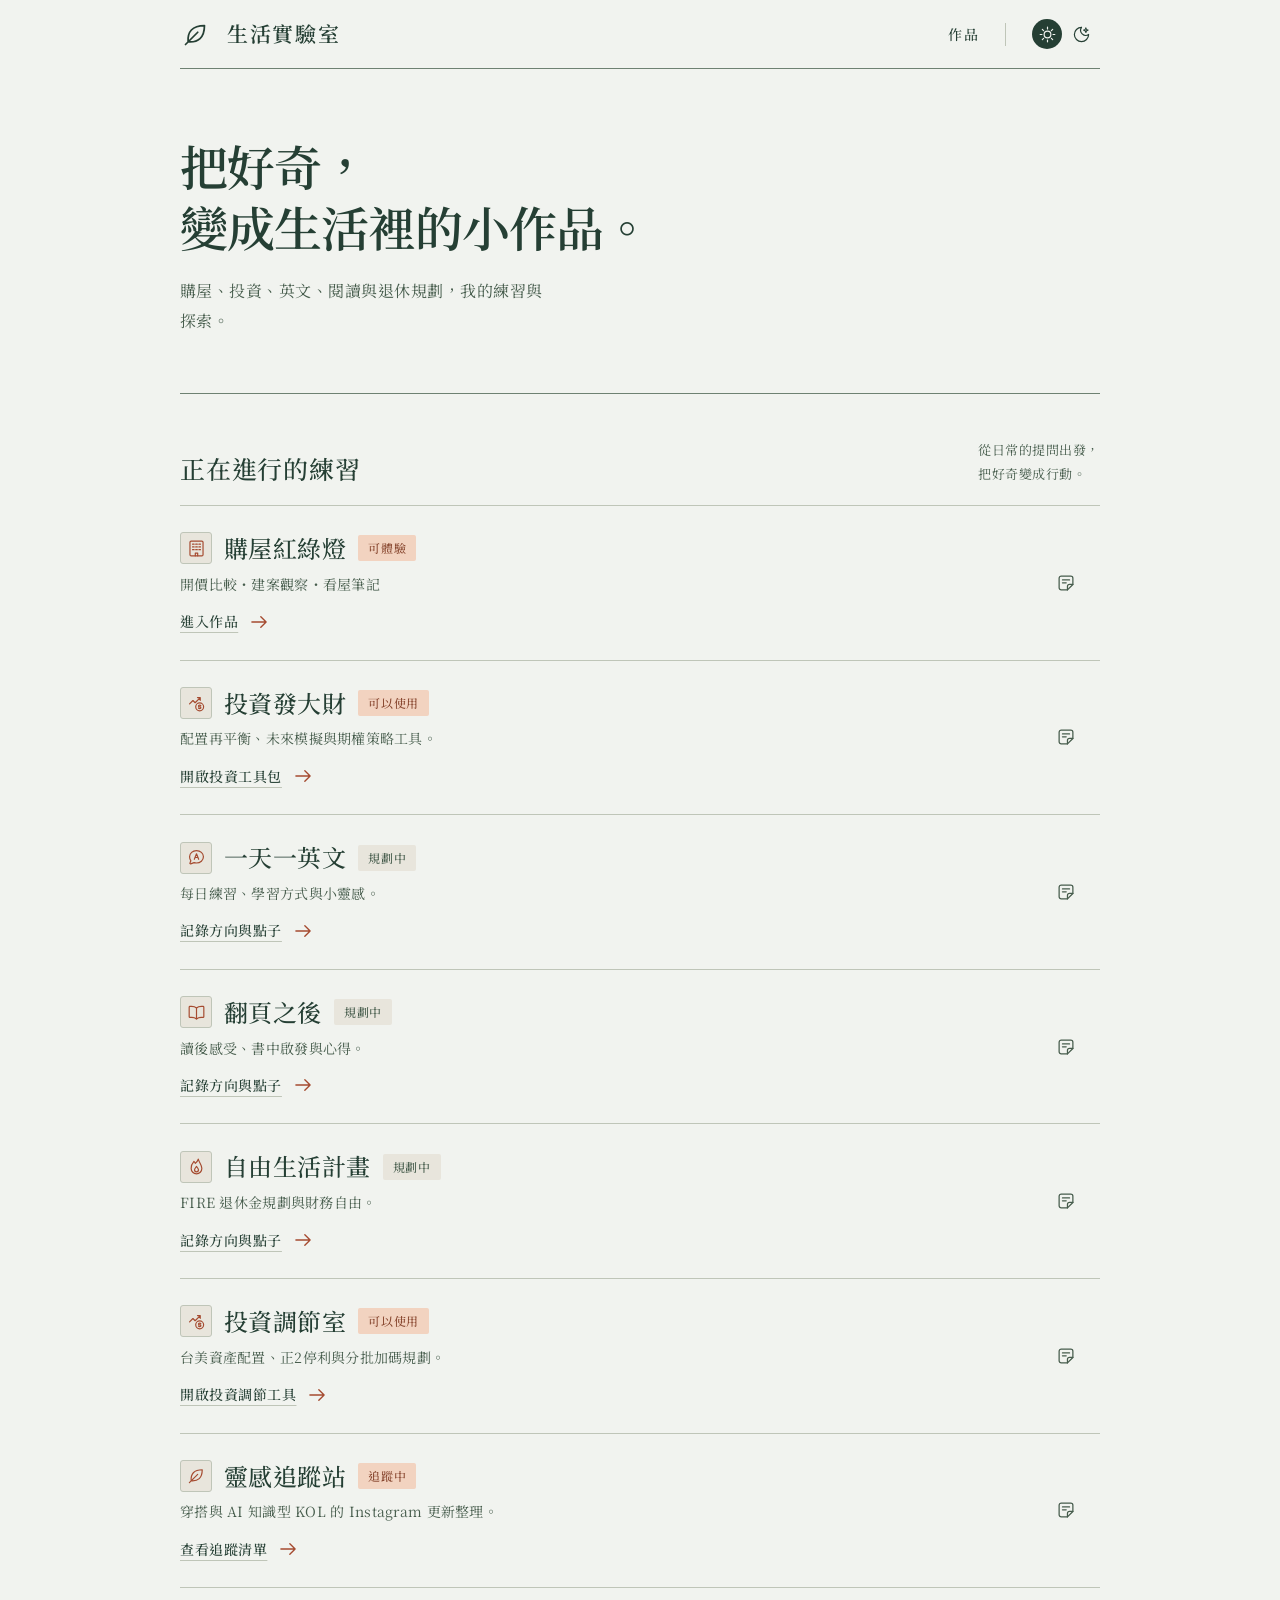
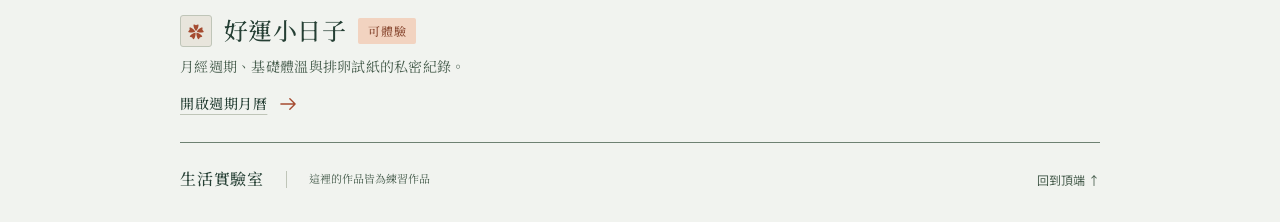
==== commit 097c91f8: "Add encrypted fertility tracking project" ====
--- a/index.html
+++ b/index.html
@@ -1,6 +1,7 @@
 <!doctype html>
 <html lang="zh-Hant">
 <head>
+  <link rel="icon" type="image/svg+xml" href="assets/favicon.svg" />
   <meta charset="utf-8" />
   <meta name="viewport" content="width=device-width, initial-scale=1" />
   <meta name="theme-color" content="#f1f3ef" data-light="#f1f3ef" data-dark="#1c241f" />
@@ -98,6 +99,13 @@
           </a>
           <a class="project-notes-link" href="inspiration/#next" aria-label="查看靈感追蹤站的下一步規劃" title="查看靈感追蹤站的下一步規劃"><svg aria-hidden="true"><use href="assets/iconoven.svg#note" /></svg></a>
         </article>
+        <article class="work-card fertility-card">
+          <a class="project-entry-link" href="fertility/" aria-labelledby="fertility-title" aria-describedby="fertility-description fertility-status">
+          <div class="work-title-row"><span class="project-icon-frame" aria-hidden="true">✿</span><h3 id="fertility-title">好運小日子</h3><span id="fertility-status" class="work-status available">可體驗</span></div>
+          <p id="fertility-description" class="work-description">月經週期、基礎體溫與排卵試紙的私密紀錄。</p>
+          <span class="card-link"><span>開啟週期月曆</span><svg aria-hidden="true"><use href="assets/iconoven.svg#arrow-right" /></svg></span>
+          </a>
+        </article>
       </div>
     </section>
   </main>
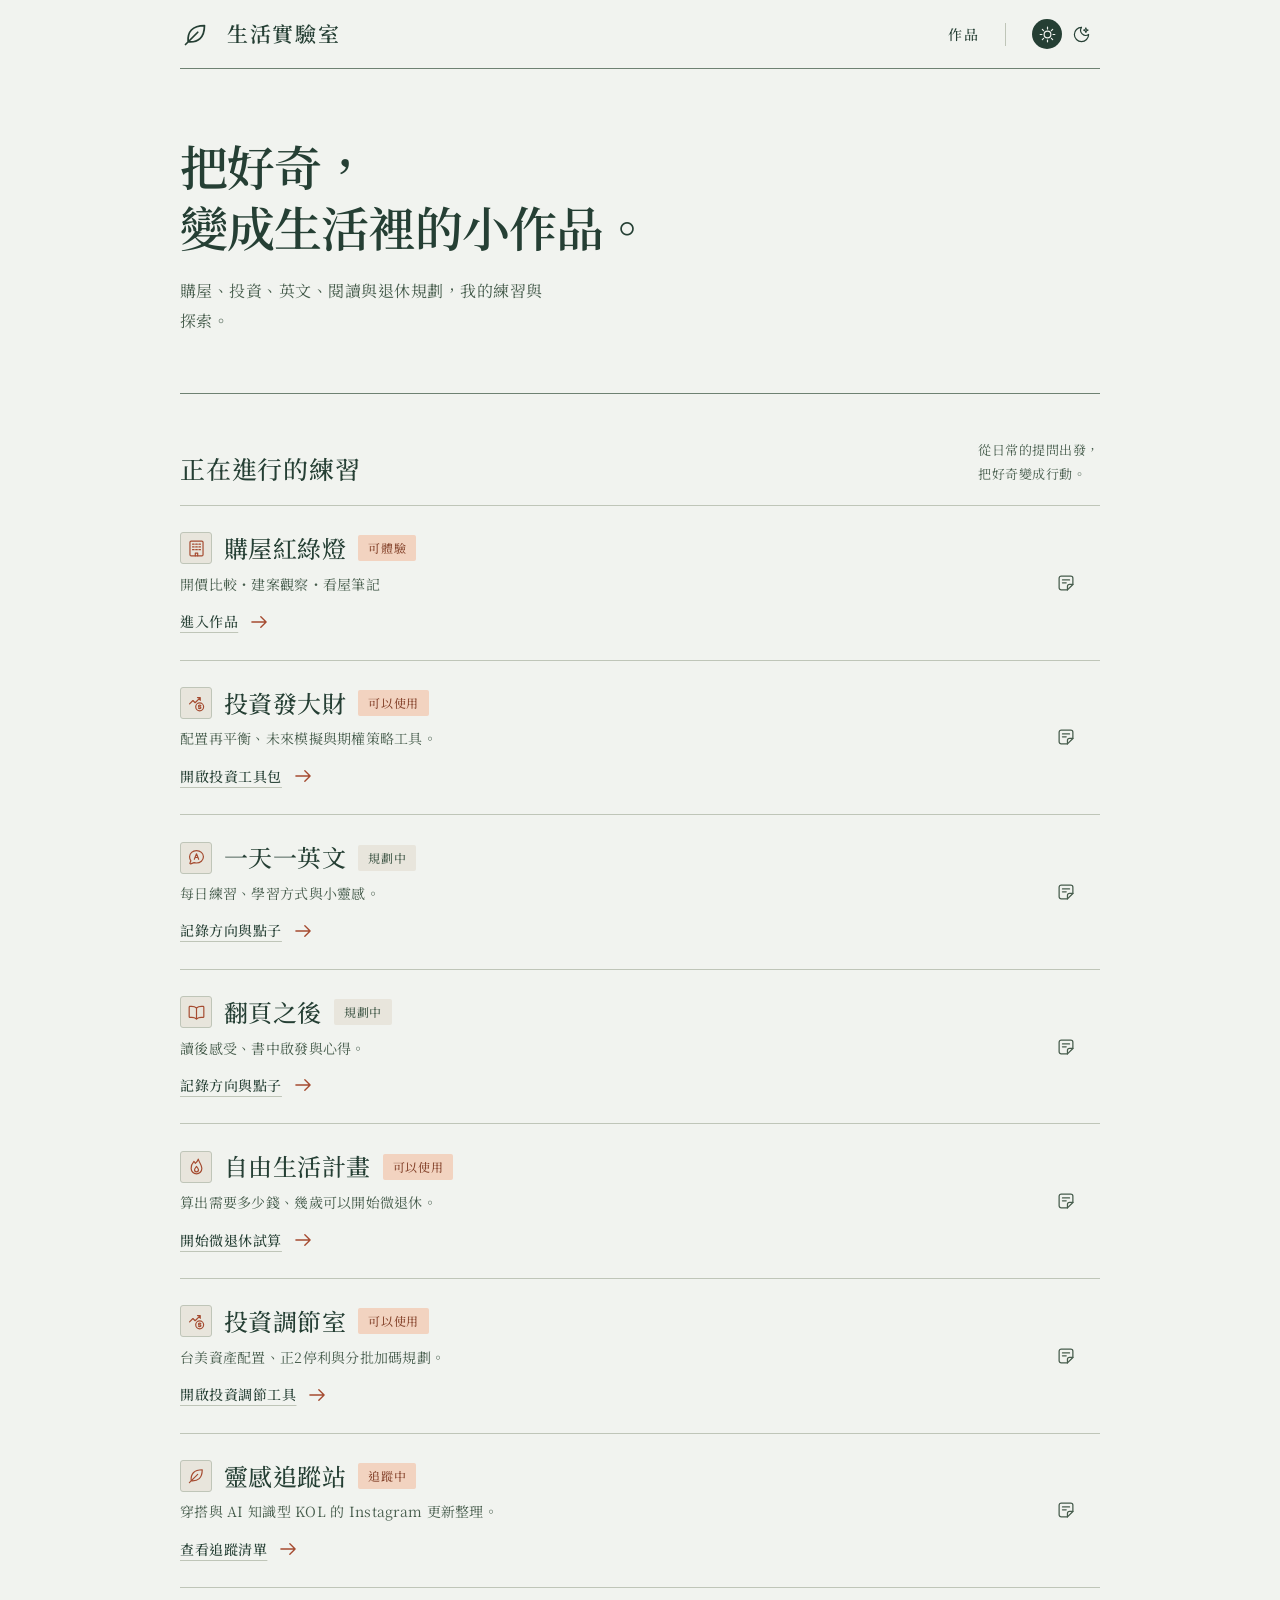
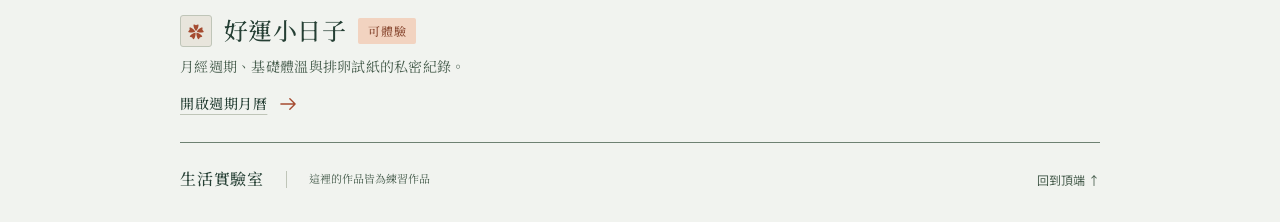
==== commit 71276025: "FIRE: rebuild as micro-retirement calculator Five quick inputs answer how much is needed (in today's" ====
--- a/index.html
+++ b/index.html
@@ -77,9 +77,9 @@
         </article>
         <article class="work-card fire-card">
           <a class="project-entry-link" href="fire/" aria-labelledby="fire-title" aria-describedby="fire-description fire-status">
-          <div class="work-title-row"><span class="project-icon-frame" aria-hidden="true"><svg class="project-icon"><use href="assets/iconoven.svg#fire" /></svg></span><h3 id="fire-title">自由生活計畫</h3><span id="fire-status" class="work-status">規劃中</span></div>
-          <p id="fire-description" class="work-description">FIRE 退休金規劃與財務自由。</p>
-          <span class="card-link"><span>記錄方向與點子</span><svg aria-hidden="true"><use href="assets/iconoven.svg#arrow-right" /></svg></span>
+          <div class="work-title-row"><span class="project-icon-frame" aria-hidden="true"><svg class="project-icon"><use href="assets/iconoven.svg#fire" /></svg></span><h3 id="fire-title">自由生活計畫</h3><span id="fire-status" class="work-status available">可以使用</span></div>
+          <p id="fire-description" class="work-description">算出需要多少錢、幾歲可以開始微退休。</p>
+          <span class="card-link"><span>開始微退休試算</span><svg aria-hidden="true"><use href="assets/iconoven.svg#arrow-right" /></svg></span>
           </a>
           <a class="project-notes-link" href="fire/" aria-label="編輯自由生活計畫的專案筆記" title="編輯自由生活計畫的專案筆記"><svg aria-hidden="true"><use href="assets/iconoven.svg#note" /></svg></a>
         </article>
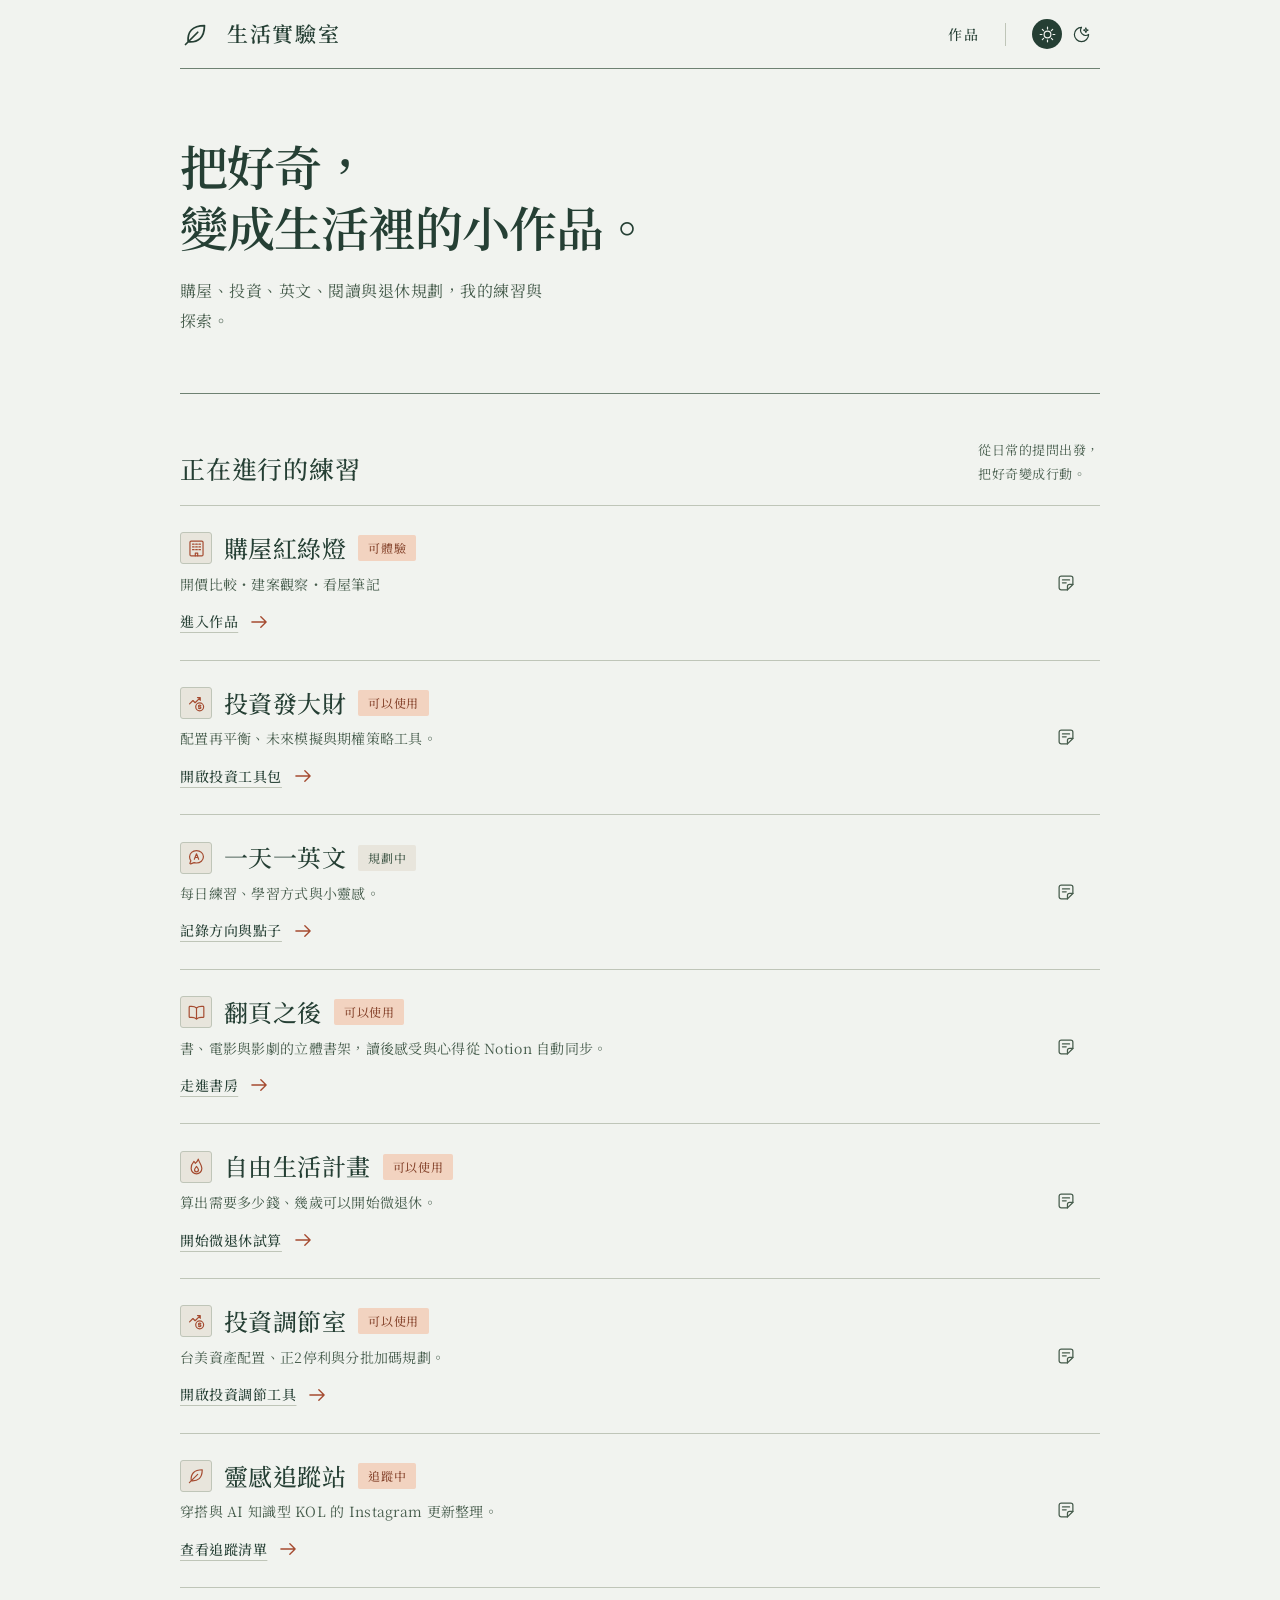
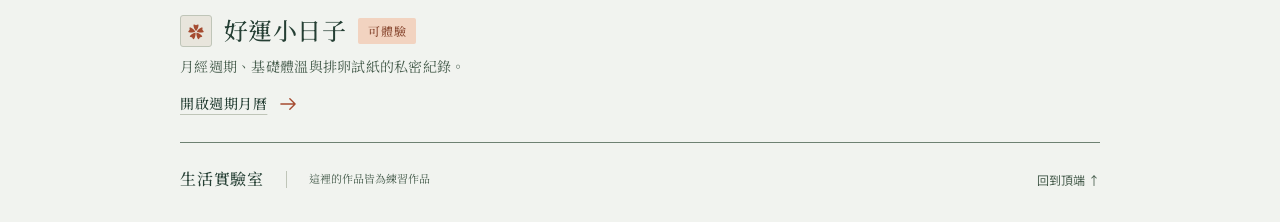
==== commit aae3c4a8: "翻頁之後：上線 Notion 立體書架 - reading/index.html：書架頁（工具書、小說、電影、影劇四層），沿用實驗室頁首、頁尾與亮暗切換 - reading/notes.html：原本" ====
--- a/index.html
+++ b/index.html
@@ -69,11 +69,11 @@
         </article>
         <article class="work-card reading-card">
           <a class="project-entry-link" href="reading/" aria-labelledby="reading-title" aria-describedby="reading-description reading-status">
-          <div class="work-title-row"><span class="project-icon-frame" aria-hidden="true"><svg class="project-icon"><use href="assets/iconoven.svg#book-open" /></svg></span><h3 id="reading-title">翻頁之後</h3><span id="reading-status" class="work-status">規劃中</span></div>
-          <p id="reading-description" class="work-description">讀後感受、書中啟發與心得。</p>
-          <span class="card-link"><span>記錄方向與點子</span><svg aria-hidden="true"><use href="assets/iconoven.svg#arrow-right" /></svg></span>
+          <div class="work-title-row"><span class="project-icon-frame" aria-hidden="true"><svg class="project-icon"><use href="assets/iconoven.svg#book-open" /></svg></span><h3 id="reading-title">翻頁之後</h3><span id="reading-status" class="work-status available">可以使用</span></div>
+          <p id="reading-description" class="work-description">書、電影與影劇的立體書架，讀後感受與心得從 Notion 自動同步。</p>
+          <span class="card-link"><span>走進書房</span><svg aria-hidden="true"><use href="assets/iconoven.svg#arrow-right" /></svg></span>
           </a>
-          <a class="project-notes-link" href="reading/" aria-label="編輯翻頁之後的專案筆記" title="編輯翻頁之後的專案筆記"><svg aria-hidden="true"><use href="assets/iconoven.svg#note" /></svg></a>
+          <a class="project-notes-link" href="reading/notes.html" aria-label="編輯翻頁之後的專案筆記" title="編輯翻頁之後的專案筆記"><svg aria-hidden="true"><use href="assets/iconoven.svg#note" /></svg></a>
         </article>
         <article class="work-card fire-card">
           <a class="project-entry-link" href="fire/" aria-labelledby="fire-title" aria-describedby="fire-description fire-status">
